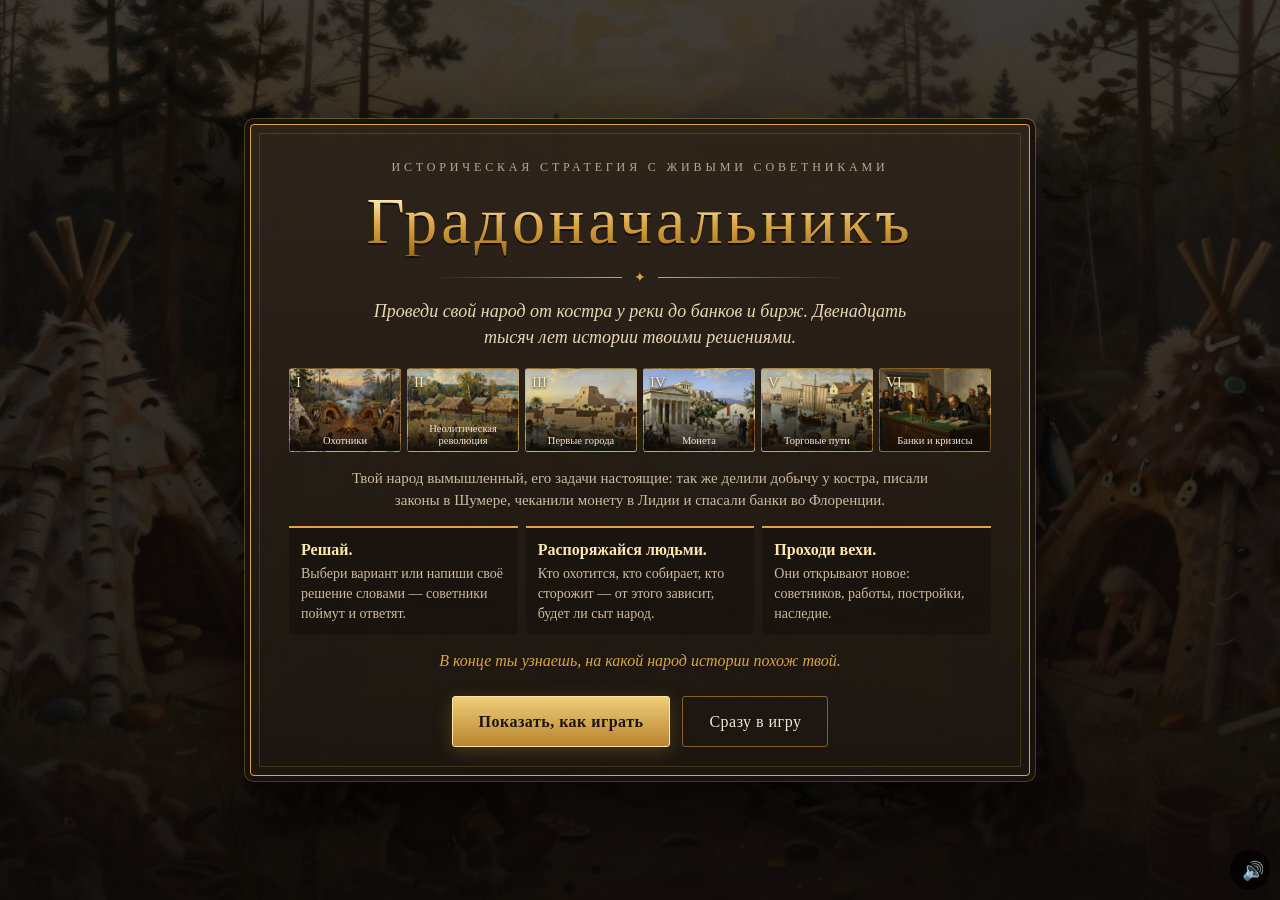
==== index.html @ 8b93efbe "v45: подняты три слишком тихих звука (щелчок, камешек, изгнание) Co-Authored-By: Claude Fable 5.2 <n" ====
<!doctype html>
<html lang="ru">
<head>
<meta charset="utf-8">
<meta name="viewport" content="width=device-width,initial-scale=1">
<title>Градоначальникъ</title>
<link rel="stylesheet" href="style.css?v=45">
</head>
<body>
<div id="app">
  <header id="top">
    <div id="title"><b>Градоначальникъ</b> <span id="era"></span> <span id="turnInfo"></span></div>
    <div id="goal"></div>
  </header>
  <div id="stats"></div>
  <main>
    <section id="scene">
      <div id="bg"></div>
      <div id="eventCard">
        <div id="evKind"></div>
        <h2 id="evTitle"></h2>
        <p id="evText"></p>
        <div id="log"></div>
        <form id="own">
          <input id="ownText" maxlength="200" autocomplete="off"
            placeholder="Своё решение: «разделить поровну», «простить в обмен на службу»…">
          <button>Решить</button>
        </form>
        <div id="hint">✦ Своё решение — главное. Или выбери один из вариантов:</div>
        <div id="choices"></div>
        <button id="nextBtn" class="hidden">Следующий ход →</button>
      </div>
    </section>
    <aside id="side">
      <h3>Совет</h3>
      <div id="council"></div>
      <div class="lawbox">
      <h3>Законы</h3>
      <div id="laws"></div>
      <form id="lawForm" onsubmit="event.preventDefault();newLaw()">
        <input id="lawText" maxlength="160" autocomplete="off"><button id="lawBtn">Издать</button>
      </form>
      </div>
      <div class="buildbox">
      <h3>Постройки</h3>
      <div id="builds"></div>
      </div>
      <div class="peoplebox">
      <h3>Люди по делам <span id="units"></span></h3>
      <div id="pop"></div>
      <div id="jobs"></div>
      <div id="forecast"></div>
      </div>
    </aside>
  </main>
</div>
<div id="overlay" class="hidden"><div id="ovBox"></div></div>
<script src="data.js?v=45"></script>
<script src="eras.js?v=45"></script>
<script src="history.js?v=45"></script>
<script src="eras2.js?v=45"></script>
<script src="ai.js?v=45"></script>
<script src="game.js?v=45"></script>
<script src="mech.js?v=45"></script>
<script src="saga.js?v=45"></script>
<script src="save.js?v=45"></script>
<script src="sound.js?v=45"></script>
</body>
</html>
---- style.css ----
:root{--bg:#1b1612;--card:#2a221b;--ink:#f1e6d3;--muted:#b9a88f;--gold:#d9a441;--red:#c8553d;--green:#7ea35a}
*{box-sizing:border-box}
body{margin:0;background:var(--bg);color:var(--ink);font:16px/1.45 Georgia,"Times New Roman",serif}
.hidden{display:none!important}
#app{max-width:1150px;margin:0 auto;padding:12px 16px}
#top{display:flex;flex-wrap:wrap;gap:8px;justify-content:space-between;align-items:baseline}
#title b{font-size:22px;color:var(--gold)} #era,#turnInfo{color:var(--muted);margin-left:6px}
#goal{font-size:14px;color:var(--muted)} #goal b{color:var(--ink)} .ok{color:var(--green)!important}
#stats{display:grid;grid-template-columns:repeat(5,1fr);gap:8px;margin:10px 0}
@media(max-width:700px){#stats{grid-template-columns:repeat(2,1fr)}}
.stat{background:var(--card);padding:6px 10px;border-radius:8px;font-size:14px;cursor:help}
.stat .row{display:flex;justify-content:space-between}
.stat b{color:var(--gold)} .stat .d{font-size:12px;margin-left:4px}
.bar{height:6px;background:#14100c;border-radius:3px;margin-top:4px;overflow:hidden}
.bar i{display:block;height:100%;background:var(--gold);transition:width .6s}
.stat.low .bar i{background:var(--red)} .stat.low{outline:1px solid var(--red)}
.up{color:var(--green)} .down{color:var(--red)}
main{display:grid;grid-template-columns:1fr 290px;gap:14px}
@media(max-width:850px){main{grid-template-columns:1fr}}
#scene{position:relative;border-radius:10px;overflow:hidden;min-height:420px;background:#3a2d22}
#bg{position:absolute;inset:0;background-size:cover;background-position:center;opacity:.4}
#eventCard{position:relative;margin:16px;background:rgba(27,22,18,.93);padding:16px 18px;border-radius:10px;border:1px solid #5a4835}
#evKind{color:var(--muted);font-size:13px;text-transform:uppercase;letter-spacing:.05em}
#evKind.aud{color:#e3b5ff}
#evTitle{margin:4px 0 6px;color:var(--gold)}
#log{display:flex;flex-direction:column;gap:6px;margin:8px 0}
.line{background:var(--card);padding:7px 11px;border-radius:8px;animation:in .3s}
.line.say b{color:var(--gold)} .line.you{background:#3b2f22;margin-left:30px} .line.you b{color:var(--ink)}
.line.nar{font-style:italic;color:#e0d2b8;background:none;border-left:3px solid var(--gold)}
.line.fx{font-size:14px} .line.tip{background:#24303a;color:#d7e6f0;font-size:14px}
.line.banter{opacity:.75;font-size:14px}
@keyframes in{from{opacity:0;transform:translateY(4px)}}
#choices{display:flex;flex-direction:column;gap:6px;margin:10px 0}
button{font:inherit;cursor:pointer;background:#4a3a2a;color:var(--ink);border:1px solid #7a6247;border-radius:6px;padding:8px 12px;text-align:left}
button:hover{background:#5d4932} button:disabled{opacity:.5;cursor:wait}
#own{display:flex;gap:6px} #own input{flex:1;font:inherit;padding:8px;border-radius:6px;border:1px solid var(--gold);background:#14100c;color:var(--ink)}
#own button{text-align:center}
#hint{font-size:13px;color:var(--gold);margin-top:4px}
#nextBtn{margin-top:10px;width:100%;text-align:center;background:#6b4f2a;border-color:var(--gold)}
#side h3{margin:4px 0 6px;color:var(--gold);font-size:16px} #units{color:var(--muted);font-size:13px}
#council{display:flex;flex-direction:column;gap:6px;margin-bottom:12px}
.adv{display:flex;gap:8px;background:var(--card);border-radius:8px;padding:7px}
.adv .pic{width:52px;height:52px;border-radius:6px;background:#5a4835;background-size:cover;flex:none;display:flex;align-items:center;justify-content:center;font-size:22px;color:var(--gold)}
.adv .nm{font-weight:bold} .adv .rl{font-size:12px;color:var(--muted)} .adv .mood{font-size:12px}
.adv.talk{outline:1px solid var(--gold)}
#jobs{display:flex;flex-direction:column;gap:4px}
.job{display:grid;grid-template-columns:1fr auto 28px auto 28px;align-items:center;gap:4px;background:var(--card);border-radius:6px;padding:4px 8px;font-size:14px}
.job small{display:block;color:var(--muted);font-size:11px}
.job button{padding:0;width:28px;height:28px;text-align:center}
.job .n{min-width:18px;text-align:center;font-weight:bold}
#laws{display:flex;flex-direction:column;gap:4px;margin-bottom:4px}
.law{display:flex;justify-content:space-between;align-items:center;background:#2f2a1c;border-left:3px solid var(--gold);border-radius:6px;padding:4px 8px;font-size:14px}
.law.empty{color:var(--muted);border-left-color:#5a4835}
.law button{padding:0 6px;font-size:14px}
#lawForm{display:flex;gap:4px;margin-bottom:12px} #lawForm input{flex:1;min-width:0;font:inherit;font-size:13px;padding:6px;border-radius:6px;border:1px solid #7a6247;background:#14100c;color:var(--ink)}
#lawForm button{font-size:13px;padding:6px 8px}
.chron{font-style:italic;line-height:1.6;border-left:3px solid var(--gold);padding-left:12px}
#forecast{font-size:13px;color:var(--muted);margin-top:6px;background:var(--card);border-radius:6px;padding:6px 8px}
#overlay{position:fixed;inset:0;background:rgba(0,0,0,.75);display:flex;align-items:center;justify-content:center;padding:16px;z-index:5}
#ovBox{background:var(--card);max-width:640px;width:100%;padding:22px;border-radius:12px;border:1px solid var(--gold);max-height:90vh;overflow:auto}
#ovBox h2{color:var(--gold);margin-top:0} #ovBox button{margin-top:10px}
/* экскурсия по интерфейсу */
.tour-hl{position:relative;z-index:20;box-shadow:0 0 0 4px var(--gold),0 0 0 9999px rgba(0,0,0,.78);border-radius:8px}
#tourBox{position:fixed;z-index:30;max-width:360px;background:var(--card);border:1px solid var(--gold);border-radius:10px;padding:14px 16px;box-shadow:0 8px 30px #000}
#tourBox h4{margin:0 0 6px;color:var(--gold)} #tourBox p{margin:0 0 10px;font-size:15px}
#tourBox .tb{display:flex;justify-content:space-between;align-items:center;font-size:13px;color:var(--muted)}
.title-screen h1{color:var(--gold);margin:0 0 4px;font-size:34px} .title-screen .sub{color:var(--muted);margin-bottom:14px}
.title-screen ol{padding-left:20px} .title-screen li{margin:4px 0}
.adv{position:relative} .adv .exile{position:absolute;top:4px;right:4px;padding:0 6px;font-size:12px;opacity:.35;background:none;border:none}
.adv:hover .exile{opacity:1}
#builds{display:flex;flex-direction:column;gap:4px;margin-bottom:12px}
.bld{display:flex;justify-content:space-between;align-items:center;gap:6px;background:var(--card);border-radius:6px;padding:4px 8px;font-size:14px}
.bld small{display:block;color:var(--muted);font-size:11px} .bld button{padding:4px 8px;font-size:13px;white-space:nowrap}
.bld button::after{content:" зап."} body:not([data-era="hunters"]):not([data-era="neolithic"]) .bld button::after{content:" казны"} .bld button.nz::after{content:""} .bld.has{border-left:3px solid var(--green)} .bld.has b{color:var(--green)} .bld.old{color:var(--muted);font-size:12px}
/* картинка сцены — полосой сверху, карточка под ней */
#scene{min-height:0;background:var(--card)}
#bg{position:relative;inset:auto;height:230px;opacity:1;border-bottom:1px solid #5a4835}
#eventCard{margin:-40px 14px 14px;box-shadow:0 -6px 20px rgba(0,0,0,.5)}
@media(max-width:700px){#bg{height:150px}}
#pop{display:flex;flex-wrap:wrap;gap:4px 10px;font-size:13px;color:var(--muted);margin-bottom:6px}
#pop b{color:var(--ink)} #pop i{color:var(--gold);font-style:normal}
.job.nope{outline:2px solid var(--red)}
/* картинка эпохи на всю сцену, карточка полупрозрачная поверх нижней части */
#scene{aspect-ratio:16/9;min-height:0;display:flex;flex-direction:column;justify-content:flex-end;background:#2a221b}
#bg{position:absolute;inset:0;height:auto;opacity:1;border:none;background-size:cover;background-position:center top}
#eventCard{margin:clamp(90px,14vw,200px) 14px 14px;background:rgba(20,16,12,.74);backdrop-filter:blur(3px);box-shadow:0 4px 24px rgba(0,0,0,.55)}
#eventCard .line{background:rgba(42,34,27,.85)} #eventCard .line.nar{background:none} #eventCard .line.you{background:rgba(59,47,34,.9)}
@media(max-width:700px){#scene{aspect-ratio:auto} #eventCard{margin-top:120px}}
/* v2: игра помещается в экран — сцена на всю высоту, боковая панель листается сама */
@media(min-width:851px){
  main{height:calc(100vh - 128px);min-height:520px}
  #side{overflow-y:auto;padding-right:4px}
  #scene{aspect-ratio:auto;height:100%}
  #eventCard{margin:0 14px 14px;max-height:62%;overflow-y:auto}
}
#bg{background-position:center 35%}
#side::-webkit-scrollbar,#eventCard::-webkit-scrollbar{width:6px} #side::-webkit-scrollbar-thumb,#eventCard::-webkit-scrollbar-thumb{background:#5a4835;border-radius:3px}
#eventCard .line.tip{background:rgba(36,56,72,.92);color:#e6f1f8}
.adv .perk{font-size:11px;line-height:1.25}
#eventCard .line.hist{background:rgba(58,46,24,.92);border-left:3px solid var(--gold);font-size:14px;color:#ecdcb8}

#eventCard .line.wait{background:none;color:#cbb994;font-style:italic;font-size:14px;padding:2px 11px}
#eventCard .line.thinking{background:none;color:var(--gold);font-size:22px;letter-spacing:4px;padding:0 11px;animation:pulse 1.2s infinite}
@keyframes pulse{50%{opacity:.3}}

#bg video{position:absolute;inset:0;width:100%;height:100%;object-fit:cover}
.toast{position:fixed;left:50%;top:-140px;transform:translateX(-50%);z-index:40;max-width:520px;width:calc(100% - 32px);background:#2a221b;border:1px solid var(--gold);border-radius:12px;padding:12px 16px;box-shadow:0 10px 30px #000a;transition:top .5s cubic-bezier(.2,.9,.3,1.2)}
.toast.in{top:14px} .toast.ms{border-color:#e9c46a;background:linear-gradient(#3a2e16,#2a221b)} .toast.aud{border-color:#b98be0} .toast.guest{border-color:#e9c46a;box-shadow:0 0 30px #e9c46a55}
#scene.good::after,#scene.bad::after{content:"";position:absolute;inset:0;pointer-events:none;animation:glow 1.4s ease-out forwards;z-index:3}
#scene.good::after{box-shadow:inset 0 0 120px #f2c14e} #scene.bad::after{box-shadow:inset 0 0 120px #c8553d}
@keyframes glow{0%{opacity:0}25%{opacity:1}100%{opacity:0}}
#goal{display:flex;flex-wrap:wrap;gap:6px;align-items:center} .ms{background:#2a221b;border:1px solid #5a4835;border-radius:20px;padding:2px 10px;font-size:13px;color:var(--muted);cursor:help}
.ms.done{color:#f2d27a;border-color:#e9c46a;box-shadow:0 0 10px #e9c46a55} .left{font-size:13px;color:var(--muted)}
#evKind.guest,#evKind.msk{color:#f2d27a} #eventCard.guest{border-color:#e9c46a;box-shadow:0 0 24px #e9c46a33} #eventCard.aud{border-color:#b98be0}
.join{text-align:center} .jpic{width:140px;height:140px;margin:0 auto 10px;border-radius:12px;background-size:cover;background-position:center top;border:2px solid var(--gold)}
.join .perk{font-size:14px;margin:4px 0} .mslist li{margin:3px 0} .nation{border:1px solid var(--gold);border-radius:10px;padding:10px 14px;margin:10px 0;background:#3a2e16}
button{transition:background .2s,box-shadow .2s,transform .1s} button:hover:not(:disabled){box-shadow:0 0 12px #d9a44155;transform:translateY(-1px)} button:active:not(:disabled){transform:scale(.98);box-shadow:0 0 18px #d9a44188}
#ownText:placeholder-shown{animation:invite 2.4s ease-in-out infinite} @keyframes invite{50%{box-shadow:0 0 12px #d9a44166}}
.stat.low .bar i{animation:alarm 1s infinite} @keyframes alarm{50%{opacity:.45}}
@media (prefers-reduced-motion: reduce){*{animation:none!important;transition:none!important}}
body[data-era=hunters]{--gold:#d9a441} body[data-era=neolithic]{--gold:#c98a55} body[data-era=cities]{--gold:#5b8fd6} body[data-era=coin]{--gold:#d8c58a} body[data-era=trade]{--gold:#c9a063} body[data-era=bank]{--gold:#7fb38a}

.title-screen{text-align:center} .title-screen .crest{font-size:34px;color:var(--gold);text-shadow:0 0 20px #d9a44188}
.title-screen h1{font-size:44px;letter-spacing:.04em;text-shadow:0 2px 0 #000,0 0 30px #d9a44155;margin:0}
.title-screen .sub{font-size:17px;color:#e8d6b0;max-width:520px;margin:6px auto 14px} .title-screen p,.title-screen ul{text-align:left}
.title-screen .how{list-style:none;padding:0} .title-screen .how li{background:#3a2e22;border-left:3px solid var(--gold);border-radius:6px;padding:8px 12px;margin:6px 0}
.title-screen .end{text-align:center;color:var(--gold)} .btns{display:flex;gap:12px;justify-content:center;flex-wrap:wrap;margin-top:12px}
.btns button{padding:12px 22px;text-align:center} .btns .main{background:linear-gradient(#8a6230,#5d4120);border-color:var(--gold);font-weight:bold}
#ovBox{background:linear-gradient(#2e251d,#211a14);box-shadow:0 20px 60px #000,inset 0 0 0 1px #5a4835}
.line.say{display:flex;gap:8px;align-items:flex-start} .line .mini{width:30px;height:30px;border-radius:50%;flex:none;background-size:cover;background-position:center top;border:2px solid var(--c,#d9a441)}
.c-hort{--c:#d0703c} .c-vedana{--c:#8fc0e0} .c-miron{--c:#e0c35a} .c-gost{--c:#b0a08a}
.line.say.c-hort b,.line.say.c-vedana b,.line.say.c-miron b,.line.say.c-gost b{color:var(--c)} .line.say[class*=c-]{border-left:3px solid var(--c)}
.line.say.tip{background:rgba(36,56,72,.92)!important}
.adv[data-k]{border-left:3px solid var(--c,#5a4835)} .adv.speak{animation:speak 1.6s ease-out} @keyframes speak{0%,60%{box-shadow:0 0 0 2px var(--c),0 0 18px var(--c)}100%{box-shadow:none}}
#audPic{position:absolute;right:16px;top:16px;width:min(34%,260px);aspect-ratio:3/4;border-radius:14px;background-size:cover;background-position:center top;border:2px solid #b98be0;box-shadow:0 0 40px #000c;z-index:2;animation:audin .6s ease-out}
#audPic span{position:absolute;bottom:0;left:0;right:0;padding:6px;background:linear-gradient(transparent,#000c);color:#fff;font-weight:bold;text-align:center;border-radius:0 0 12px 12px}
@keyframes audin{from{opacity:0;transform:translateX(30px)}} #eventCard.aud{margin-right:min(38%,290px)}
@media(max-width:700px){#audPic{position:relative;right:auto;top:auto;width:60%;margin:12px auto 0;display:block} #eventCard.aud{margin-right:14px}}
.erapic{height:160px;border-radius:10px;background-size:cover;background-position:center;margin:-6px 0 12px;border:1px solid #5a4835}
.msres{list-style:none;padding:0} .msres li{margin:4px 0} .msres .ok{color:#f2d27a} .msres .no{color:var(--muted)}
.chronbox{margin:10px 0;background:#2a221b;border-radius:8px;padding:6px 10px} .chronbox summary{cursor:pointer;color:var(--gold)}
#own{margin-top:8px} #hint{margin:6px 0 2px}

.adv .talk{position:absolute;top:4px;right:26px;padding:0 5px;font-size:12px;opacity:.45;background:none;border:none}
.adv:hover .talk{opacity:1} .talkopts{display:flex;flex-direction:column;gap:6px;margin-top:10px} .talkopts button{text-align:left}
#treasury .bld button.nz::after{content:""}
.lineage{margin-top:12px}.lineage h3{margin:0 0 6px}.lrow{display:flex;gap:4px;margin-bottom:4px}
.lcell{flex:1;text-align:center;min-width:0}.lcell small{display:block;font-size:10px;line-height:1.1;overflow:hidden;text-overflow:ellipsis;white-space:nowrap}
.lpic{width:100%;aspect-ratio:1;border-radius:50%;background:#0003 center/cover}.lcell.gone .lpic{filter:grayscale(1);opacity:.5}.lcell.empty{visibility:hidden}

/* узор эпохи: полоса орнамента над карточкой события и под заголовками панелей */
#eventCard::before,#side h3::after{content:"";display:block;height:8px;opacity:.55;background-size:16px 8px;background-repeat:repeat-x;pointer-events:none}
#eventCard::before{position:absolute;left:12px;right:12px;top:-12px}
#side h3::after{margin-top:4px;height:6px;background-size:12px 6px;opacity:.4}
/* I: зигзаг наскальных рисунков */
body[data-era=hunters] #eventCard::before,body[data-era=hunters] #side h3::after{background-image:linear-gradient(135deg,var(--gold) 25%,transparent 25%),linear-gradient(225deg,var(--gold) 25%,transparent 25%)}
/* II: точки на глиняной посуде */
body[data-era=neolithic] #eventCard::before,body[data-era=neolithic] #side h3::after{background-image:radial-gradient(circle,var(--gold) 2px,transparent 2.5px)}
/* III: клинья клинописи */
body[data-era=cities] #eventCard::before,body[data-era=cities] #side h3::after{background-image:linear-gradient(60deg,transparent 40%,var(--gold) 40%,var(--gold) 60%,transparent 60%),linear-gradient(90deg,var(--gold) 2px,transparent 2px)}
/* IV: греческий меандр (упрощённо) */
body[data-era=coin] #eventCard::before,body[data-era=coin] #side h3::after{background-image:linear-gradient(90deg,var(--gold) 2px,transparent 2px,transparent 8px,var(--gold) 8px,var(--gold) 10px,transparent 10px),linear-gradient(var(--gold) 2px,transparent 2px,transparent 6px,var(--gold) 6px)}
/* V: восточная косая плетёнка */
body[data-era=trade] #eventCard::before,body[data-era=trade] #side h3::after{background-image:repeating-linear-gradient(45deg,var(--gold) 0 2px,transparent 2px 6px),repeating-linear-gradient(-45deg,var(--gold) 0 2px,transparent 2px 6px)}
/* VI: двойная линейка банкноты */
body[data-era=bank] #eventCard::before,body[data-era=bank] #side h3::after{background-image:linear-gradient(var(--gold) 1px,transparent 1px,transparent 3px,var(--gold) 3px,var(--gold) 4px,transparent 4px,transparent 6px,var(--gold) 6px,var(--gold) 7px,transparent 7px)}

/* титульный экран: полотно первой эпохи, рамка, лента из шести эпох */
#overlay.title{background:linear-gradient(#0d0a08b8,#0d0a08f0),url(img/bg_tribe.jpg) center/cover;padding:12px}
#overlay.title #ovBox{max-width:780px;background:linear-gradient(#2e241af5,#1c1610fa);border:1px solid #d9a441;border-radius:4px;padding:34px 38px 28px;
  box-shadow:0 0 0 5px #17120e,0 0 0 6px #d9a44155,0 30px 90px #000d;outline:1px solid #d9a44133;outline-offset:-10px}
.title-screen .ts-kicker{font-size:12px;letter-spacing:.32em;text-transform:uppercase;color:#b9a88f;margin-bottom:10px}
.title-screen h1{font-size:clamp(34px,7.5vw,66px);letter-spacing:.06em;line-height:1.05;margin:0;font-weight:normal;
  background:linear-gradient(#fbe6ae 20%,#d9a441 55%,#a06a1e);-webkit-background-clip:text;background-clip:text;color:transparent;text-shadow:none;filter:drop-shadow(0 2px 0 #0009)}
.title-screen .ts-rule{display:flex;align-items:center;gap:12px;margin:12px auto 10px;max-width:420px;color:#d9a441}
.title-screen .ts-rule span{flex:1;height:1px;background:linear-gradient(90deg,transparent,#d9a441)} .title-screen .ts-rule span:last-child{transform:scaleX(-1)}
.title-screen .ts-rule i{font-style:normal;font-size:14px}
.title-screen .sub{font-size:18px;font-style:italic;color:#e8d6b0;max-width:540px;margin:0 auto 18px}
.title-screen .ts-eras{display:grid;grid-template-columns:repeat(6,1fr);gap:6px;margin:0 0 16px}
.title-screen .ts-eras figure{margin:0;height:84px;background-size:cover;background-position:center;border:1px solid #d9a44166;border-radius:3px;position:relative;overflow:hidden}
.title-screen .ts-eras figure::after{content:"";position:absolute;inset:0;background:linear-gradient(#0000 30%,#0d0a08e6)}
.title-screen .ts-eras b{position:absolute;left:6px;top:3px;z-index:1;color:#fbe6ae;font-weight:normal;font-size:15px;text-shadow:0 1px 3px #000}
.title-screen .ts-eras span{position:absolute;left:4px;right:4px;bottom:4px;z-index:1;font-size:10.5px;line-height:1.15;color:#f1e6d3;text-align:center}
.title-screen .ts-lead{text-align:center!important;color:#cdbb9f;font-size:15px;max-width:600px;margin:0 auto 14px}
.title-screen .how{display:grid;grid-template-columns:repeat(3,1fr);gap:8px;margin:0}
.title-screen .how li{background:#0d0a0866;border:0;border-top:2px solid #d9a441;border-radius:0 0 4px 4px;padding:10px 12px;margin:0;font-size:14px;color:#cdbb9f}
.title-screen .how li b{display:block;color:#fbe6ae;font-size:16px;margin-bottom:3px}
.title-screen .end{color:#d9a441;font-style:italic;margin:14px 0 4px}
.title-screen .btns{margin-top:14px} .title-screen .btns button{padding:13px 26px;font-size:16px;background:transparent;border:1px solid #d9a44188;color:#f1e6d3;border-radius:3px;letter-spacing:.03em}
.title-screen .btns button:hover{border-color:#fbe6ae;background:#d9a4411f}
.title-screen .btns .main{background:linear-gradient(#f0cd7a,#b9842d);color:#1b1612;border-color:#fbe6ae;font-weight:bold;box-shadow:0 4px 18px #d9a44140}
.title-screen .btns .main:hover{background:linear-gradient(#fbe6ae,#c9953a)}
@media(max-width:640px){#overlay.title #ovBox{padding:22px 16px 18px} .title-screen .ts-eras{grid-template-columns:repeat(3,1fr)} .title-screen .ts-eras figure{height:64px} .title-screen .how{grid-template-columns:1fr} .title-screen .ts-kicker{letter-spacing:.18em;font-size:11px}}
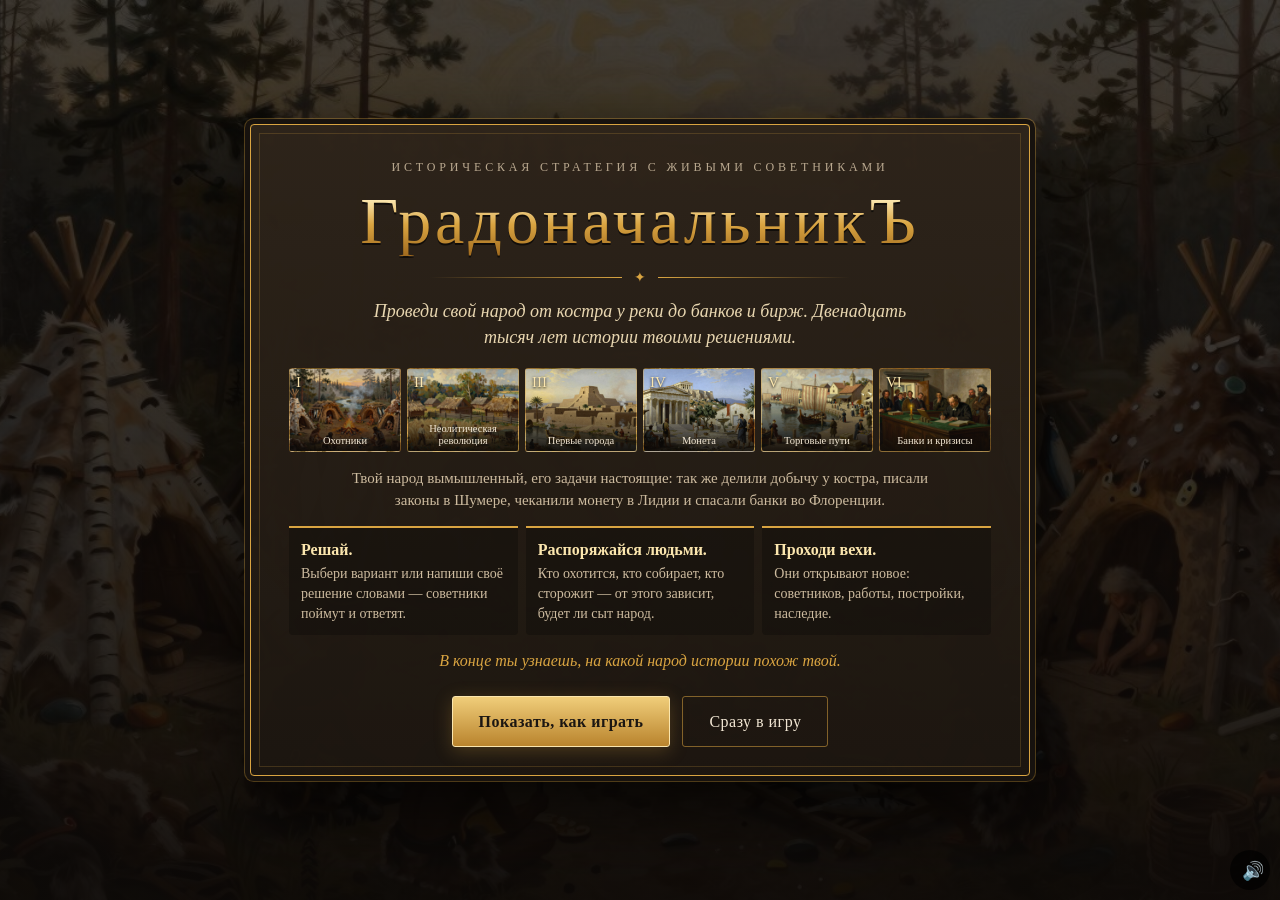
==== commit 864c2641: "v50: причины вместо «таяния» (теснота, сундуки, амбар), жильё, из чего состоят запасы по эпохам, под" ====
--- a/index.html
+++ b/index.html
@@ -3,13 +3,13 @@
 <head>
 <meta charset="utf-8">
 <meta name="viewport" content="width=device-width,initial-scale=1">
-<title>Градоначальникъ</title>
-<link rel="stylesheet" href="style.css?v=45">
+<title>ГрадоначальникЪ</title>
+<link rel="stylesheet" href="style.css?v=50">
 </head>
 <body>
 <div id="app">
   <header id="top">
-    <div id="title"><b>Градоначальникъ</b> <span id="era"></span> <span id="turnInfo"></span></div>
+    <div id="title"><b>ГрадоначальникЪ</b> <span id="era"></span> <span id="turnInfo"></span></div>
     <div id="goal"></div>
   </header>
   <div id="stats"></div>
@@ -55,15 +55,18 @@
   </main>
 </div>
 <div id="overlay" class="hidden"><div id="ovBox"></div></div>
-<script src="data.js?v=45"></script>
-<script src="eras.js?v=45"></script>
-<script src="history.js?v=45"></script>
-<script src="eras2.js?v=45"></script>
-<script src="ai.js?v=45"></script>
-<script src="game.js?v=45"></script>
-<script src="mech.js?v=45"></script>
-<script src="saga.js?v=45"></script>
-<script src="save.js?v=45"></script>
-<script src="sound.js?v=45"></script>
+<script src="data.js?v=50"></script>
+<script src="eras.js?v=50"></script>
+<script src="history.js?v=50"></script>
+<script src="eras2.js?v=50"></script>
+<script src="ai.js?v=50"></script>
+<script src="game.js?v=50"></script>
+<script src="mech.js?v=50"></script>
+<script src="saga.js?v=50"></script>
+<script src="balance.js?v=50"></script>
+<script src="story.js?v=50"></script>
+<script src="logic.js?v=50"></script>
+<script src="save.js?v=50"></script>
+<script src="sound.js?v=50"></script>
 </body>
 </html>
--- a/style.css
+++ b/style.css
@@ -60,7 +60,8 @@
 #ovBox{background:var(--card);max-width:640px;width:100%;padding:22px;border-radius:12px;border:1px solid var(--gold);max-height:90vh;overflow:auto}
 #ovBox h2{color:var(--gold);margin-top:0} #ovBox button{margin-top:10px}
 /* экскурсия по интерфейсу */
-.tour-hl{position:relative;z-index:20;box-shadow:0 0 0 4px var(--gold),0 0 0 9999px rgba(0,0,0,.78);border-radius:8px}
+.tour-hl{position:relative;z-index:20;box-shadow:0 0 0 4px var(--gold),0 0 0 9999px rgba(0,0,0,.78);border-radius:8px;animation:tourpulse 1.6s ease-in-out infinite}
+@keyframes tourpulse{50%{box-shadow:0 0 0 4px #fbe6ae,0 0 26px 6px #d9a44199,0 0 0 9999px rgba(0,0,0,.78)}}
 #tourBox{position:fixed;z-index:30;max-width:360px;background:var(--card);border:1px solid var(--gold);border-radius:10px;padding:14px 16px;box-shadow:0 8px 30px #000}
 #tourBox h4{margin:0 0 6px;color:var(--gold)} #tourBox p{margin:0 0 10px;font-size:15px}
 #tourBox .tb{display:flex;justify-content:space-between;align-items:center;font-size:13px;color:var(--muted)}
@@ -191,3 +192,21 @@
 .title-screen .btns .main{background:linear-gradient(#f0cd7a,#b9842d);color:#1b1612;border-color:#fbe6ae;font-weight:bold;box-shadow:0 4px 18px #d9a44140}
 .title-screen .btns .main:hover{background:linear-gradient(#fbe6ae,#c9953a)}
 @media(max-width:640px){#overlay.title #ovBox{padding:22px 16px 18px} .title-screen .ts-eras{grid-template-columns:repeat(3,1fr)} .title-screen .ts-eras figure{height:64px} .title-screen .how{grid-template-columns:1fr} .title-screen .ts-kicker{letter-spacing:.18em;font-size:11px}}
+
+/* хозяйство за ход: одна строка, подробности по клику */
+details.eco summary{cursor:pointer;list-style:none} details.eco summary::-webkit-details-marker{display:none} details.eco summary i{color:var(--muted);font-size:13px}
+details.eco[open]{font-size:13px;color:var(--muted)} details.eco[open] summary{font-size:15px;color:var(--ink);margin-bottom:4px}
+.ecoloud{margin-top:4px;color:#e9b08f}
+/* портрет гостя: крупно появляется и уезжает в угол, не закрывая текст */
+#audPic.guestPic{width:min(22%,170px);right:12px;top:12px;animation:guestin 2.2s ease-in-out}
+@keyframes guestin{0%{opacity:0;transform:translate(-40%,30%) scale(2.2)}18%,62%{opacity:1;transform:translate(-40%,30%) scale(2.2)}100%{transform:none}}
+#eventCard.guest #evTitle,#eventCard.guest #evText,#eventCard.guest #evKind{padding-right:min(24%,180px)}
+#eventCard.aud #evTitle,#eventCard.aud #evText,#eventCard.aud #evKind{padding-right:0}
+@media(max-width:700px){#audPic.guestPic{width:38%;animation:none} #eventCard.guest #evTitle,#eventCard.guest #evText,#eventCard.guest #evKind{padding-right:0}}
+
+/* новое в эпохе */
+.newin{border:1px solid var(--gold);border-radius:8px;padding:10px 12px;margin:10px 0;background:#3a2e1688} .newin b{color:var(--gold);display:block;margin-bottom:4px} .newin div{margin:4px 0} .newin i{color:#fbe6ae;font-style:normal} .newin small{color:var(--muted)}
+.isnew{position:relative;outline:2px solid var(--gold);outline-offset:2px;border-radius:6px;animation:newpulse 1.8s ease-in-out infinite}
+@keyframes newpulse{50%{outline-color:#fbe6ae;box-shadow:0 0 18px #d9a44188}}
+.newtag{position:absolute;right:6px;top:-9px;background:var(--gold);color:#1b1612;font:bold 10px/1 Georgia,serif;letter-spacing:.08em;text-transform:uppercase;padding:3px 6px;border-radius:3px;z-index:2}
+#stats .stat .what{font-size:11px;color:var(--muted);margin-top:3px;white-space:nowrap;overflow:hidden;text-overflow:ellipsis}
